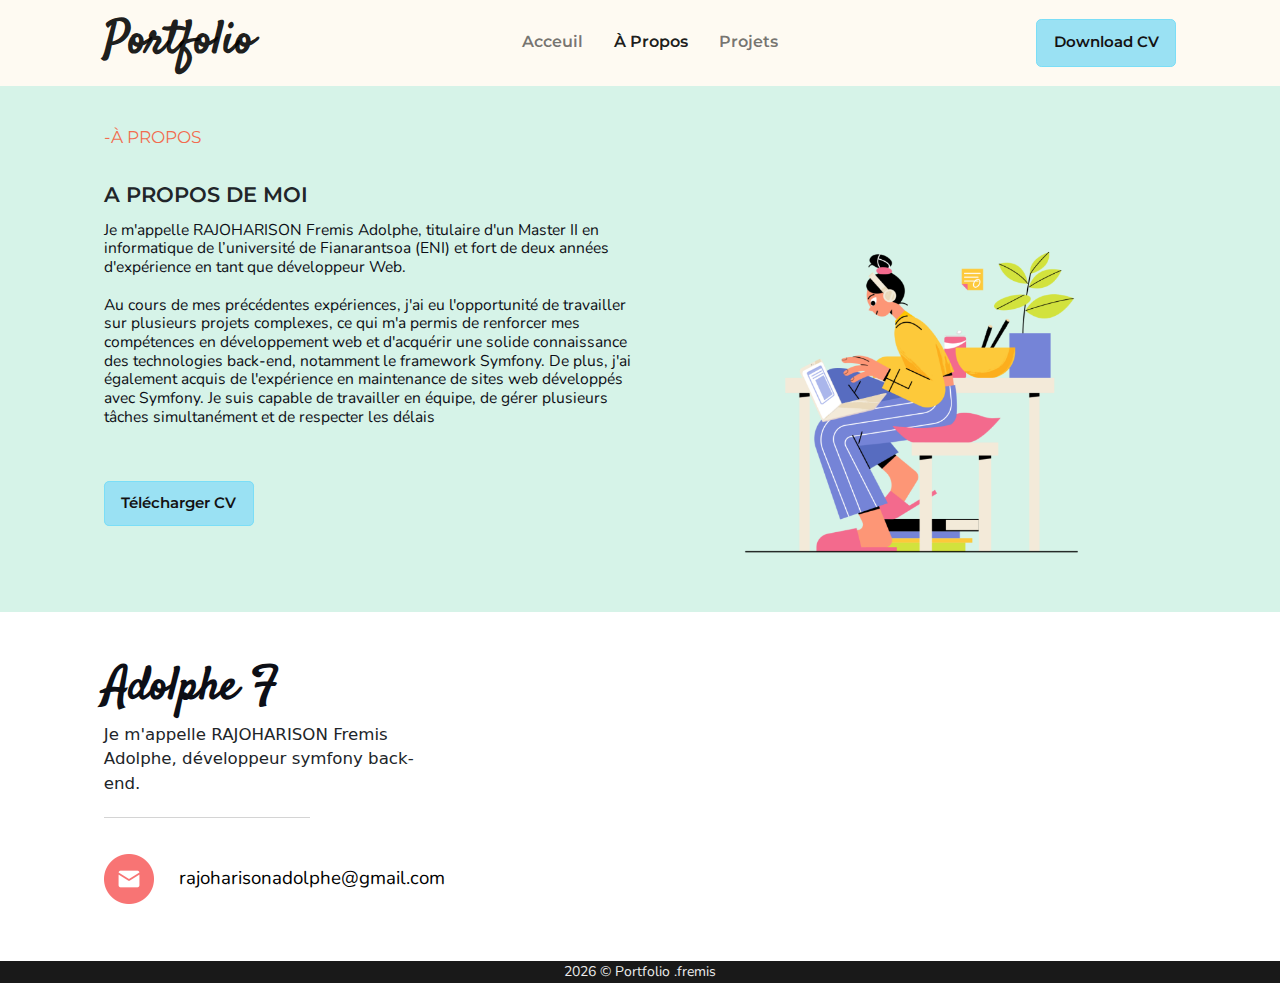
==== about.html @ 8e4a4360 "commit portfolio" ====
<!DOCTYPE html>
<html lang="en">
<head>
    <meta charset="UTF-8">
    <meta http-equiv="X-UA-Compatible" content="IE=edge">
    <meta name="viewport" content="width=device-width, initial-scale=1.0">
    <!-- bootstrap css -->
    <link href="https://cdn.jsdelivr.net/npm/bootstrap@5.0.2/dist/css/bootstrap.min.css" rel="stylesheet" integrity="sha384-EVSTQN3/azprG1Anm3QDgpJLIm9Nao0Yz1ztcQTwFspd3yD65VohhpuuCOmLASjC" crossorigin="anonymous">
  
       <!-- fonts -->
       <link rel="preconnect" href="https://fonts.googleapis.com">
<link rel="preconnect" href="https://fonts.gstatic.com" crossorigin>
<link href="https://fonts.googleapis.com/css2?family=Montserrat&family=Nunito&family=Satisfy&display=swap" rel="stylesheet">
  <!-- my css -->
  <link rel="stylesheet" href="css/bootstrap.min.css"> 
  <link rel="stylesheet" href="css/style.css"> 
<!-- title -->
    <title>A PROPOS DE MOI</title>
</head>
<body>
  <!-- navbar -->
  <main-header>
    <nav class="navbar navbar-expand-md navbar-light bg-light">
      <div class="container-fluid">
        <a class="navbar-brand" href="index.html">Portfolio </a>
        <button class="navbar-toggler collapsed d-flex d-lg-none flex-column justify-content-around" type="button" data-bs-toggle="collapse" data-bs-target="#navbarSupportedContent" aria-controls="navbarSupportedContent" aria-expanded="false" aria-label="Toggle navigation">
          <span class="toggler-icon top-bar"></span>
          <span class="toggler-icon middle-bar"></span>
          <span class="toggler-icon bottom-bar"></span>
        </button>
        <div class="collapse navbar-collapse text-center" id="navbarSupportedContent">
          <ul class="navbar-nav m-auto mb-2 mb-lg-0">
            <li class="nav-item">
              <a class="nav-link p-4" aria-current="page" href="index.html">Acceuil</a>
            </li>
            <a class="nav-link active p-4" aria-current="page" href="about.html">À Propos</a>
            </li>
            <!-- <a class="nav-link p-4" aria-current="page" href="pricing.html">Pricing</a>
          </li> -->
          <a class="nav-link p-4" aria-current="page" href="projects.html">Projets</a>
            </li>             
          </ul>
         <a href="cv/divya kumari's Resume-hackerresume.pdf" download="DivyaKumari " class="my-cv">Download CV</a>
        </div>
      </div>
      </nav>
  </main-header>
    
      
         <!-- about me -->
  <div class="section bg">
    <div class="container-fluid">
      <p class="title">-À PROPOS</p>
      <div class="About-section">
        <h2>A PROPOS DE MOI</h2>
        <div class="row img-sec">
          <div class="col-md-6">
            <p class="para">
              Je m'appelle RAJOHARISON Fremis Adolphe, titulaire d'un Master II en informatique de l’université de Fianarantsoa (ENI) et fort de deux années d'expérience en tant que développeur Web.
              <br> <br>
              Au cours de mes précédentes expériences, j'ai eu l'opportunité de travailler sur plusieurs projets complexes, ce qui m'a permis de renforcer mes compétences en développement web et d'acquérir une solide connaissance des technologies back-end, notamment le framework Symfony. De plus, j'ai également acquis de l'expérience en maintenance de sites web développés avec Symfony. Je suis capable de travailler en équipe, de gérer plusieurs tâches simultanément et de respecter les délais
              <br> <br>
              

            </p>
            <br>
            <a href="cv/CV.pdf" download="DivyaKumari " class="my-cv">Télécharger CV</a>

          </div>
          <div class="col-md-6 img-sec text-center">
            <img src="./img/Girl is working on laptop at a remote job.png" class="img-fluid"
              alt="Girl is working on laptop at a remote job.png">
          </div>
        </div>
      </div>
    </div>
  </div>   
        
        
    <!-- footer -->
    <main-footer></main-footer>
    
    <div class="footer-bottom"><span id="year"></span> © Portfolio .fremis</div>
  <button class="back-to-top" type="button"></button>




<!-- jquiry -->
    <script src="https://ajax.googleapis.com/ajax/libs/jquery/3.6.0/jquery.min.js"></script>
<!-- bootstrap js -->
<script src="https://cdn.jsdelivr.net/npm/bootstrap@5.0.2/dist/js/bootstrap.bundle.min.js" integrity="sha384-MrcW6ZMFYlzcLA8Nl+NtUVF0sA7MsXsP1UyJoMp4YLEuNSfAP+JcXn/tWtIaxVXM" crossorigin="anonymous"></script>
    <!--custom js  -->
    <script src="js/script.js"></script>
</body>
</html>
---- css/style.css ----
@import url('https://fonts.googleapis.com/css2?family=Inter:wght@500&display=swap');
/* utility */
*{
  box-sizing: border-box;
}
:root{
  font-size: 65%;
}
body{
  font-size: 1.6rem;
  
}

.container-fluid{
  max-width: 85%;
}
.bg{
  background-color: #d6f3e8;
}
.section{
  padding: 4rem 0;
}
h1.custom-h1{
  font-size: 2.5rem;
  line-height: 3rem;
  font-weight: 700;
  text-align: center;
  font-family: 'Montserrat';
font-style: normal;

padding-top: 3rem;

}
h2{
  font-family:'Montserrat';
  font-weight: 600;
  font-size: 2rem;
  line-height: 4rem;
padding-top: 1.5rem;
}
h3{
  margin-bottom: 2rem;
}
p.para{
  font-family: 'Nunito';
font-style: normal;
font-weight: 400;
font-size: 1.5rem;
line-height: 1.8rem;
margin: 0 auto 2rem ;
color: #0D0F16;
}
/* navbar  */
.navbar{
  background-color: #FEFAF2 !important;   
  margin: 0 auto;
}
.navbar-brand{
  font-family: 'Satisfy', cursive;
  font-size: 4.4rem;
  color: #0D0F16;
}
.navbar-collapse{
  font-family: 'Montserrat', sans-serif;
  font-size: 1.4rem;
  font-weight: 900;
  line-height: 2rem;
  
}

/* custom nav-bar toggler*/


.navbar-toggler {
  width: 20px;
  height: 20px;
  position: relative;
  transition: .5s ease-in-out;
}
.navbar-toggler,
.navbar-toggler:focus,
.navbar-toggler:active,
.navbar-toggler-icon:focus {
outline: none;
box-shadow: none;
border: 0;
}

.navbar-toggler span{
  margin: 0;
  padding: 0;
}

.toggler-icon{
  display: block;
  position: absolute;
  height: 0.3rem;
  width: 100%;
  background: #0D0F16;
  border-radius: 0.1rem;
  opacity: 1;
  left: 0;
  transform: rotate(0deg);
  transition: .25s ease-in-out;
}
.middle-bar{
  margin-top: 0;

}
.navbar-toggler .top-bar{
  margin-top: 0;
  transform: rotate(135deg);
}
.navbar-toggler .middle-bar{
  opacity: 0;
}
.navbar-toggler .bottom-bar{
  margin: 0;
  transform: rotate(-135deg);
}

.navbar-toggler.collapsed .top-bar{
  margin-top: -20px;
  transform: rotate(0deg);
}
.navbar-toggler.collapsed .middle-bar{
  opacity: 1;
  filter: alpha(opacity=100);
}
.navbar-toggler.collapsed .bottom-bar{
  margin-top: 20px;
  transform: rotate(0deg);
}

a.my-cv {
  text-decoration: none;
  font-family: 'Montserrat', sans-serif;
  color: #131112;
  font-size: 1.4rem;
  padding: 1.2rem 1.6rem;
  border: .1rem solid #7bdef7;
  border-radius: .5rem;
  background-color: #9ae1f3 !important;
  /* transition: background .5s, border 0.5s, color 0.5s ease-in-out; Add a 0s transition for the specified properties */
}

a.my-cv:hover {
  background: linear-gradient(90deg, rgb(140, 212, 229) 0%, rgb(140, 201, 250) 81%); /* Add your desired gradient colors */
  color: white;
  font-weight: 600;
  border: .1rem  solid white;
  transition: all 1s ease-in-out; 
  /* Add a 0s transition for the specified properties */ 
}





/* first-section */
.first-section{
  background-color: #FEFCF2;
  padding-top: 9rem;
  
}
.title{
  color:#F26C4F;
  font-size: 1.6rem;
  font-weight: 400;
  font-family: 'Montserrat';
  line-height: 2rem;
}
.intro .hi{
  font-family: 'Montserrat';
font-style: normal;
font-weight: 800;
font-size: 1.6rem;
line-height: 3rem;
color: #0D0F16;
}
.intro .my-name{
  font-family: 'Satisfy';
font-style: normal;
font-weight: 400;
font-size: 4rem;
line-height: 5.5rem;
color: #000000;
}
.intro .slogun{
  font-family: 'Nunito';
font-style: normal;
font-weight: 500;
font-size: 1.6rem;
line-height: 150%;
margin: 0 auto 2rem ;
color: #0D0F16;
}
.intro .my-name span{
  color: #68a5dd;
}
.first-section img{
  max-width: 30rem;

}
.img{
  display: flex;
  justify-content: center;
 
}
/* home page button */

.homeBtn {
  text-decoration: none;
  font-family: 'Montserrat';
  line-height: 3.2rem;
  font-weight: 500;
  font-size: 1.4rem;
  color: white;
  /* background: #F26C4F; */
  background: linear-gradient(90deg, #5daaf1 0%, #5daaf1 81%);
  border-radius: .2rem;
  padding: .6rem 2rem;
  cursor: pointer;
  /* transition: background 1s, border 0.5s, color 0.5s ease-in-out; */
   /* Add a 0s transition for the specified properties */
}

.homeBtn:hover {
  color: white;
  font-weight: 500;
  animation: animatedGradient .5s .2s ease 1 both;
  transition: all 1s ease-in;
}

@keyframes animatedGradient{
  0%{
    background: linear-gradient(90deg, #74bffcc9 0%, #7bc1e9c9 81%);
  }
  25%{
    background: linear-gradient(90deg,  #68eef3da 0%, #9bf7f2da 81%);
  }
  50%{
    background: linear-gradient(90deg,  #6ee8ecec 0%, #89abb6ec 81%);
  }
  75%{
    background: linear-gradient(90deg,  #6eabf1ef 0%, #6eabf1ef 81%);
  }
  100%{
    background: linear-gradient(90deg,  #74bffcc9 0%, #7bc1e9c9 81%);
  }
}





/* second section */
.second-section{
  background: #FFFFFF;
}


/* project section */
.item1, .item2, .item3, .item4, .item5{
  background-position: center; 
   background-size: cover;
   background-repeat: no-repeat;
  position: relative;
  box-shadow: rgba(0, 0, 0, 0.07) 0px 1px 2px, rgba(0, 0, 0, 0.07) 0px 2px 4px, rgba(0, 0, 0, 0.07) 0px 4px 8px, rgba(0, 0, 0, 0.07) 0px 8px 16px, rgba(0, 0, 0, 0.07) 0px 16px 32px, rgba(0, 0, 0, 0.07) 0px 32px 64px;
}
.item1 { grid-area: one;
   background-image: url(../img/project01.jpg);
   
}
.item2 {
  grid-area: two;
  background-image: url(../img/project02.jpg);
}
.item3 { grid-area: three; background-image: url(../img/project03.jpg); }
.item4 { grid-area: four; background-image: url(../img/project04.png); }
.item5 { grid-area: five; background-image: url(../img/project01.png);}

.project-grid {
display: grid;
grid-template-areas:
  'one one two'
  'three four five';
gap: 10px;
padding: 10px;
}

.project-grid > div {
text-align: center;
padding: 100px 0;
font-size: 30px;
border-radius: 10px;
}
.project-grid .layer{

  background-color: transparent;
  opacity: 1;
  width: 100%;
  height: 100%;
  position:absolute;
  top:0;
  left:0;
  border-radius: 10px;
  /* transition: background 0.5s, color .5s, font-weight .5s ease-in-out ; Add a 0s transition for the specified properties */

  display:flex;
  justify-content: center;
  align-items: center;
  gap:15px;
}
/* .project-grid .layer:hover{
  /* background: linear-gradient(90deg, rgba(245, 245, 245, 0.5) 0%, rgb(238, 236, 236,0.5) 81%) !important;  */

/* } */

.layer a{
  border-radius: 10px;
  overflow: auto;
  padding: 6px 10px;
  color: #ececec;
  opacity: 0;
  transition: 0.7s;
  background-color: #ff7777;
  border: #F87474; 
}

.layer:hover a{
  opacity: 1;
}
.layer a:hover{
  background-color: #f54343;
  border: #F87474; 
}

/* services */
.service img{
  width: 3.5rem;
  padding-bottom: 2rem;
}

.services{
  display: flex;
  justify-content: center;
  flex-wrap: wrap;
 
}
.service-section{
 max-width: 300px;
 padding: 2rem;
 border-radius: 10px;
  background-color: white;
 border: 1px solid rgba(242, 108, 79, 0.1);
 margin: 4rem;
 transition: 500ms;
 box-shadow: rgba(0, 0, 0, 0.07) 0px 1px 2px, rgba(0, 0, 0, 0.07) 0px 2px 4px, rgba(0, 0, 0, 0.07) 0px 4px 8px, rgba(0, 0, 0, 0.07) 0px 8px 16px, rgba(0, 0, 0, 0.07) 0px 16px 32px, rgba(0, 0, 0, 0.07) 0px 32px 64px;
}

.service-section:hover{
  transform:scale(1.2);
  transition:transform 1s ease-in;
}

/*  skills section  */

.items {
  display: grid;
  margin: 2rem auto;
  border: 2px solid rgb(218, 218, 218);
  transition: all .4s ease-in-out;
  border-radius: 7px;
  background-color: #ffffff;
  box-shadow: 5px 5px 10px rgba(0, 0, 0, 0.1);
  padding: 25px 25px 25px 25px;
  place-items: center;
  grid-gap: 10px;
  margin: 20px;
  padding: 20px;

  
}

.items:hover {
  transform: scale(1.1);
}

.items img {
  width: 5.5rem;
  place-items: centre;
}

.items p {
  font-weight: 400;
}
.skill{
  width: 250px;


  
}

.skills {
  display: grid;
  justify-items: center;
  grid-gap: 4px;
  text-align: center;
  align-items: center;
  justify-content: space-evenly;

}
@media (min-width: 1024px) {
  .skills {
    grid-template-columns: repeat(4, 1fr);
    grid-template-rows: repeat(3, 1fr);

  }

}

/* Tablet View: 3 columns */
@media (max-width: 1023px) and (min-width: 768px) {
  .skills {
    grid-template-columns: repeat(3, 1fr);
    grid-template-rows: repeat(4, 1fr);

  }
  
}

/* Mobile View: 2 columns */
@media (max-width: 767px) {
  .skills {
    grid-template-columns: repeat(2, 1fr);
    grid-template-rows: repeat(6, 1fr);

  }
 
}
/*
.items{
 margin: 2rem auto;;
}

.items img{
  width: 3.5rem;
}
.items p{
  font-weight: 500;
}
.skills{
  display: flex;
  justify-content: center;
  flex-wrap: wrap;
  align-items: center;
  text-align: center;
 
}

.skill{
  width: 220px;
  
}

.border1{
  border-color:rgba(242, 108, 79, 0.5);
  border-width: 0px 0px 1px 0px;
  border-style: solid;
}

.border_bottom{
  border-color:rgba(242, 108, 79, 0.5);
  border-width: 0px 0px 1px 0px;
  border-style: solid; 
}
.border_right, .border3{
 border-right: 1px solid rgba(242, 108, 79, 0.5); 
}
.border3, .border7{
  border-left: 1px solid rgba(242, 108, 79, 0.5); 
}
.border10{
 border-right: 1px solid rgba(242, 108, 79, 0.5); 
}

*/

/* ----------cta-------- */
.pos-relative{
  position: relative;
}

.pos-relative img{
  position: absolute;
  width: 200px;
  left: 0;
  bottom: 0;
  opacity: 0.5;
}

/* -----------ABOUT SECTION-------------- */

.img-sec img{
 
  width: 350px;
 
  
}

.About-section .homeBtn {
  text-decoration: none;
  font-family: 'Montserrat';
  line-height: 3.2rem;
  font-weight: 500;
  font-size: 1.4rem;
  color: white;
  background: #F26C4F;
  border-radius: .2rem;
  padding: 1.2rem 1.6rem;
  margin-right: 2rem;
  cursor: pointer;
  /* transition: background .5s, border 0.5s, color 0.5s ease-in-out;  */
}

.About-section .homeBtn:hover {
  background: linear-gradient(90deg, rgba(79,1,1,1) 0%, rgba(242,79,79,1) 81%) !important; ; /* Add your desired gradient colors */
  color: white;
  font-weight: 500; 
}


/* --------------contact ------------------ */

.contact img{
  width: 50px;
}
.contact a{
  display: block;
  text-decoration: none;
  color: #000000;
  font-family: 'Nunito';
  font-style: normal;
  font-weight: 400;
  font-size: 1.8rem;
  line-height: 150%;
  padding: 1.5rem 0;
}
.social-media{
  margin-top: 4rem;
}
.social-media img{
  width: 40px;
  transition: 300ms ease-in;

}
.social-media img:hover{
  transform:scale(1.2) rotate(-45deg);  
}
.social-media a{
  margin: auto 1.5rem;
}

.contact-section .row{
  display: flex;
  /* flex-direction:unset; */
}

/* form design */
input, textarea, button[type="submit"]{
  border-radius: 20px;
  background: #FEF4F2;
  border: 1px solid rgba(0, 0, 0, 0.2);

}

textarea{
  width: 90%;
height: 180px;
text-indent: 20px;
}

input[type="text"]{
  width: 90%;
  height: 40px;
  margin: 10px auto;


}
input {
  text-indent:20px;
}
input[type="email"]{
  width: 44%;
  height: 40px;
  margin: 10px auto;

}
input[type="number"]{
  width: 44%;
  height: 40px;
  margin: 10px auto;
}
input[type="submit"]{
  width: 90%;
  height: 40px;
  margin: 20px auto;

}

::placeholder {
  padding-left: 15px;
  font-family: 'Nunito';
font-style: normal;
font-weight: 500;
font-size: 14px;
line-height: 41px;
color: rgba(41, 41, 41, 0.5);
}
button[type="submit"] {
  background: #F87474;
  border: 1px solid #F87474;
  border-radius: 20px;
  font-family: 'Nunito';
  font-style: normal;
  font-weight: 600;
  font-size: 16px;
  line-height: 41px;
  color: #FFFFFF;
  margin-top: 20px;
  padding: 0 15px;
  /* transition: background .5s, border 0.5s, color 0.5s ease-in-out; Add a 0s transition for the specified properties */
}

button[type="submit"]:hover {
  background: linear-gradient(90deg, rgba(79,1,1,1) 0%, rgba(242,79,79,1) 81%) !important; ; /* Add your desired gradient colors */
  border: 1px solid #ffffff;
  color: rgb(255, 255, 255);
}

/* footer */

footer{
  background-color: #FEF4F2;    
  /* flex-basis: 30%; */
}
.footer{
  display: flex;
  justify-content: flex-start;
  flex-wrap: wrap;
}
.footer .navbar-brand:hover{
  color: #ff7777;
}
.footer div{
  width: 32%;
}
.social-links img{
  width: 40px;
  transition: 300ms ease-in;
}
.social-links img:hover{
  transform:scale(1.2) rotate(-45deg); 
  
}
.social-links a img{
  margin-bottom: 20px;
  
}

ul{
  list-style: none;
}
.quike-links ul li{
  margin-bottom: 25px;

}
.quike-links a:hover{
  color: #212121;
  text-decoration: underline;

}
a{
  text-decoration: none;
  color: rgb(67, 67, 67);
  font-size: medium;
  font-weight: 600;

}

.footer-bottom{
  color: #ececec;
  font-family: 'Nunito';
  font-style: normal;
  font-weight: 400;
  font-size: 14px;
  line-height: 22px;
  text-align: center;

  background-color: rgba(0, 0, 0, 0.9);

}

.back-to-top {
    margin: 0 !important;
    padding: 0 !important;
    background: #fff;
    height: 0px;
    width: 0px;
    overflow: hidden;
    border-radius: 50px;
    color: transparent;
    clear: both;
    visibility: hidden;
    position: fixed;
    cursor: pointer;
    display: block;
    border: none;
    right: 50px;
    bottom: 75px;
    font-size: 0px;
    outline: 0 !important;
    z-index: 99;
    transition: all .3s ease-in-out;
  }

.back-to-top:hover,
.back-to-top:active,
.back-to-top:focus {
    outline: 0 !important;
}

.back-to-top::before,
.back-to-top::after {
    content: "";
    display: block;
    /* vertical-align: middle; */
    border-bottom: solid 10px #EA5D5F;
    border-left: solid 10px transparent;
    line-height: 0;
    border-right: solid 10px transparent;
    height: 0;
    margin: 18px auto 0;
    width: 0;
    border-radius:20px;
    visibility: hidden;
  }

.back-to-top_show::after,
.back-to-top_show::before {
    visibility: visible;
}

.back-to-top::after {
    border-bottom-color:#fff;
    position: relative;
    top:-24px;
}

.back-to-top_show {
    display: block;
    background: #fff;
    color: #00ab6c;
    font-size: 25px;
    right: 25px;
    bottom: 50px;
    height: 50px;
    width: 50px;
    visibility: visible;
    box-shadow: 0px 2px 4px 1px rgba(0, 0, 0, 0.25);
}

.back-to-top_show:active {
    box-shadow: 0px 4px 8px 2px rgba(0, 0, 0, 0.25);
}


        
        .pricing-plans {
            display: flex;
            flex-wrap: wrap;
            justify-content: center;
            
        }

        .card {
          display: flex;
            flex-wrap: wrap;
            justify-content: center;
            
            
            width: 260px;
            max-width: 100%;
            border: 2px solid black;
            border-radius: 7px;
            padding: 23px;
            text-align: center;
            margin: 10px;
            display: inline-block;
            margin-bottom: 40px;
            align-items: center;
        }

        .title1 {
            font-size: 25px;
            text-align: center;
            font-family: "Inter", cursive;
            color: #F26C4F;
        }

        .pricing {
            font-size: 18px;
            margin: 10px;
            font-family: "Inter", cursive;
        }

        .line {
            width: 205px;
            align-items: center;
            border: 1px solid rgb(144, 143, 143);
            margin-top: 8px;
        }

        .item {
            font-size: 16px;
            margin: 20px 0;
            text-align: left;
            font-family: "Inter", cursive;
        }

        .button {
            margin-top: 9px;
            border: 1px solid #F26C4F;
            background-color: white;
            color: #F26C4F;
            border-radius: 5px;
            padding: 8px 18px;
            cursor: pointer;
            font-family: "Inter", cursive;
        }

/*  break point at 768px */
@media screen and (max-width: 768px){
.card {
    align-items: center;
}
}


@media screen and (min-width:768px) {
  
  .border_bottom{
      border: none;
  }
 
}
@media screen and (max-width:479px) {
  .skill{
      width: 160px;
  }
}

@media screen and (max-width:360px) {
  .skill{
      width: 150px;
  }
  
}

@media screen and (max-width:768px) {
  
  .border3, .border7, .border10{
      border-left: none; 
  }
  
  
  .border2{
      border-width: 0px 0px 1px 0px;
  }
  .container-fluid{
      max-width: 95%;
  }
  body{
      text-align: center;
  }
  
  .navbar-brand{
      font-size: 3.2rem;
  }
  /* a.navbar-brand:hover{
      color:  #F87474 !important;
  } */
  .navbar-collapse{
      padding-bottom: 2rem;
      
  }
  .intro{
      padding: 1rem 0;
  }
  .row{
      display: flex;
      flex-flow: column-reverse;
  }
  .first-section img{
      max-width: 15rem;
         
      
  }      
  .first-section{
      padding-top: 4rem;
  }
  .title{
      display: none;
  }

  /* project grid */

  .project-grid {
      display: grid;
      grid-template-areas:
        'one'
        'two'
        'three'
        'four'
        'five';
      gap: 40px;
      margin: 1.2rem 2rem;
    }

    .project-grid .layer{
      position: relative;
     
    }
    .layer a{
      opacity: 1;
      background-color: #ff7777;
      border: #F87474;
    }
  /* skills */

  .skill{
      width: 170px;
  }
  form{
      display: block;
  }
  /* footer */
  .footer div{
      width: 100%;
  }
  .social-links{
      display: flex;
      justify-content: center;   
  }
  .social-links a img{
      margin: auto 20px;
      
  }
  .footer-bottom{
      font-size: 11px;
  }
}



@media screen and (min-width:768px) and (max-width: 992px){
  
  span.toggler-icon{
      display: none;
  }
  .skill{
      width: 170px;
  }
  .border_bottom{
      border-width: 0px 0px 1px 0px;
      border-style: solid; 
  }
  .borderSL, .border3{
      border-right-width: none;
     }
     .border3{
      border-left: none; 
  }
}
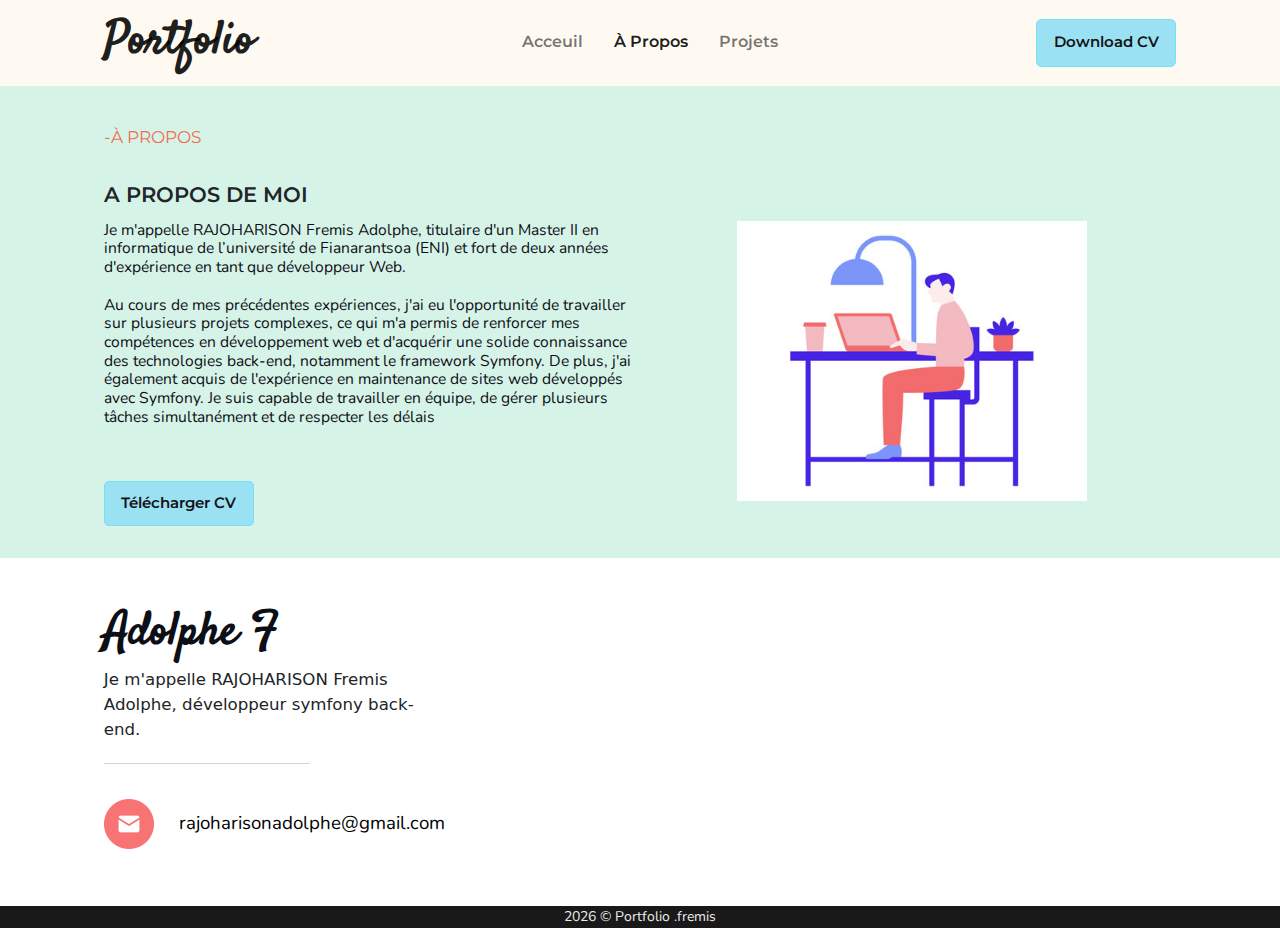
==== commit 77760882: "commit ok ok" ====
--- a/about.html
+++ b/about.html
@@ -68,8 +68,8 @@
 
           </div>
           <div class="col-md-6 img-sec text-center">
-            <img src="./img/Girl is working on laptop at a remote job.png" class="img-fluid"
-              alt="Girl is working on laptop at a remote job.png">
+            <img src="./img/Boy is working on laptop at a remote job.jpg" class="img-fluid"
+              alt="Boy is working on laptop at a remote job.jpg">
           </div>
         </div>
       </div>
